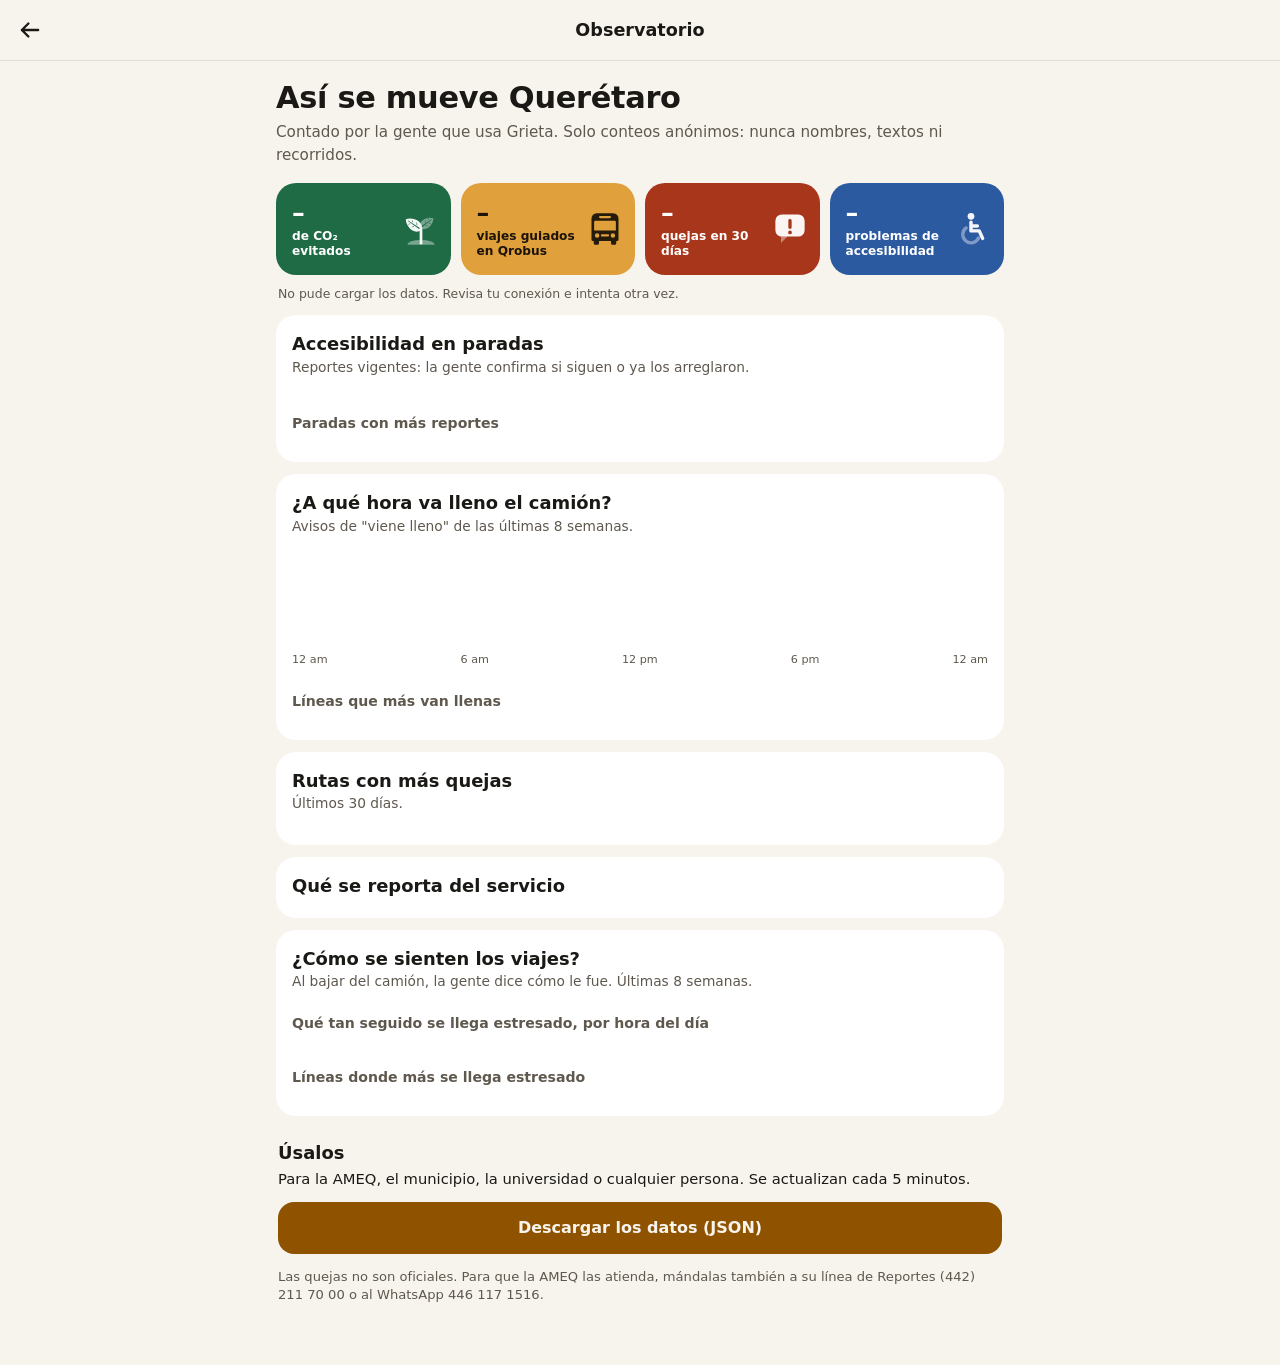
==== demo/observatorio.html @ 71992fb5 "Observatorio rediseñado sin barras pegadas al encabezado y sin raya bajo Conoce a los tlacuaches" ====
<!doctype html>
<html lang="es">
<head>
  <meta charset="utf-8">
  <meta name="viewport" content="width=device-width, initial-scale=1, viewport-fit=cover">
  <meta http-equiv="Content-Security-Policy" content="default-src 'self'; script-src 'self' 'wasm-unsafe-eval' https://cdnjs.cloudflare.com https://cdn.jsdelivr.net; style-src 'self' https://cdnjs.cloudflare.com https://fonts.googleapis.com; font-src https://fonts.gstatic.com; img-src 'self' data: blob: https://tile.openstreetmap.org; connect-src 'self' https://photon.komoot.io https://router.project-osrm.org https://routing.openstreetmap.de https://grieta-api-qro.azurewebsites.net https://api.open-meteo.com http://localhost:3000; media-src 'self'; worker-src 'self'; manifest-src 'self'; object-src 'none'; base-uri 'self'; form-action 'none'">
  <meta name="theme-color" content="#0b0a09">
  <title>Observatorio Grieta</title>
  <meta name="description" content="Datos abiertos y anónimos de cómo se mueve Querétaro, reunidos por la gente que usa Grieta.">
  <link rel="icon" href="icono-192.png">
  <link rel="preconnect" href="https://fonts.googleapis.com">
  <link rel="stylesheet" href="https://fonts.googleapis.com/css2?family=Montserrat:wght@400;500;600;700;800&display=swap">
  <link rel="stylesheet" href="observatorio.css">
</head>
<body>
  <svg width="0" height="0" class="oculto" aria-hidden="true" focusable="false"><defs><symbol id="p-hoja" viewBox="0 0 48 48" fill="currentColor" stroke="none"><path d="M6 45a18 6.5 0 0 1 36 0z" opacity=".42"/><path d="M24 43V23" fill="none" stroke="currentColor" stroke-width="3.6" stroke-linecap="round" stroke-linejoin="round"/><path d="M0 0C11.88 -3 7.75 -20 0 -25C-7.75 -20 -11.88 -3 0 0zM-0.9 -2.5L0.9 -2.5L0.35 -21.5L-0.35 -21.5zM1.9 -9.15L4.63 -11.09L4.63 -10.49L1.9 -7.85zM1.9 -15.65L4.08 -17.13L4.08 -16.53L1.9 -14.35zM-1.9 -11.15L-4.46 -12.95L-4.46 -12.35L-1.9 -9.85zM-1.9 -17.65L-3.91 -18.99L-3.91 -18.39L-1.9 -16.35z" transform="translate(24.5 25) rotate(-56)" fill-rule="evenodd"/><path d="M0 0C9.97 -2.52 6.51 -16.8 0 -21C-6.51 -16.8 -9.97 -2.52 0 0zM-0.9 -2.1L0.9 -2.1L0.35 -18.06L-0.35 -18.06zM1.9 -7.79L4.19 -9.36L4.19 -8.76L1.9 -6.49zM1.9 -13.25L3.73 -14.44L3.73 -13.84L1.9 -11.95zM-1.9 -9.47L-4.05 -10.93L-4.05 -10.33L-1.9 -8.17zM-1.9 -14.93L-3.59 -16L-3.59 -15.4L-1.9 -13.63z" transform="translate(23.5 22) rotate(54)" fill-rule="evenodd" opacity=".42"/></symbol><symbol id="p-qrobus" viewBox="0 0 48 48"><path d="M13 3h22a7 7 0 0 1 7 7v28a2 2 0 0 1-2 2H8a2 2 0 0 1-2-2V10a7 7 0 0 1 7-7ZM17.5 6.5h13a1.5 1.5 0 0 1 0 3h-13a1.5 1.5 0 0 1 0-3ZM11 13h26a1.5 1.5 0 0 1 1.5 1.5V26h-29V14.5A1.5 1.5 0 0 1 11 13ZM13.5 29.5a3 3 0 1 0 0 6 3 3 0 0 0 0-6ZM34.5 29.5a3 3 0 1 0 0 6 3 3 0 0 0 0-6ZM20 31h8a1.5 1.5 0 0 1 0 3h-8a1.5 1.5 0 0 1 0-3ZM9 40h7v3a2 2 0 0 1-2 2h-3a2 2 0 0 1-2-2v-3ZM32 40h7v3a2 2 0 0 1-2 2h-3a2 2 0 0 1-2-2v-3Z" fill-rule="evenodd"/></symbol><symbol id="p-reportar" viewBox="0 0 48 48" fill="currentColor" stroke="none"><path d="M12 33.5h9l-9 9z" opacity=".42"/><path d="M13 4.5h22a8.5 8.5 0 0 1 8.5 8.5v12.5a8.5 8.5 0 0 1 -8.5 8.5h-22a8.5 8.5 0 0 1 -8.5 -8.5v-12.5a8.5 8.5 0 0 1 8.5 -8.5zM24 10.5h0a2.2 2.2 0 0 1 2.2 2.2v9.1a2.2 2.2 0 0 1 -2.2 2.2h-0a2.2 2.2 0 0 1 -2.2 -2.2v-9.1a2.2 2.2 0 0 1 2.2 -2.2zM21.5 28.6a2.5 2.5 0 1 0 5 0a2.5 2.5 0 1 0 -5 0z" fill-rule="evenodd"/></symbol><symbol id="p-silla" viewBox="0 0 48 48" fill="currentColor" stroke="none"><path d="M15.5 7a4.5 4.5 0 1 0 9 0a4.5 4.5 0 1 0 -9 0z" fill-rule="evenodd"/><path d="M20 15v11.5h11l4.5 10M20 20h8.5" fill="none" stroke="currentColor" stroke-width="4.6" stroke-linecap="round" stroke-linejoin="round"/><path d="M13.5 22.5a11 11 0 1 0 16.5 13.5" fill="none" stroke="currentColor" stroke-width="4.4" stroke-linecap="round" stroke-linejoin="round" opacity=".42"/></symbol></defs></svg>
  <header class="encabezado">
    <a class="atras" href="./" aria-label="Volver a Grieta"><svg viewBox="0 0 24 24" aria-hidden="true"><path d="M19.5 12h-15M10.5 6l-6 6 6 6"/></svg></a>
    <span class="encabezado-titulo">Observatorio</span>
  </header>
  <main>
    <h1>Así se mueve Querétaro</h1>
    <p class="entrada">Contado por la gente que usa Grieta. Solo conteos anónimos: nunca nombres, textos ni recorridos.</p>
    <section class="cifras" aria-label="Resumen">
      <div class="cifra verde"><span><strong id="cCo2">–</strong><small>de CO₂ evitados</small></span><svg class="picto" aria-hidden="true"><use href="#p-hoja"/></svg></div>
      <div class="cifra ambar"><span><strong id="cViajes">–</strong><small>viajes guiados en Qrobus</small></span><svg class="picto" aria-hidden="true"><use href="#p-qrobus"/></svg></div>
      <div class="cifra rojo"><span><strong id="cQuejas">–</strong><small>quejas en 30 días</small></span><svg class="picto" aria-hidden="true"><use href="#p-reportar"/></svg></div>
      <div class="cifra azul"><span><strong id="cAcceso">–</strong><small>problemas de accesibilidad</small></span><svg class="picto" aria-hidden="true"><use href="#p-silla"/></svg></div>
    </section>
    <p id="estado" class="actualizado" role="status">Cargando datos...</p>
    <section class="tarjeta tono-azul" data-titulo="Accesibilidad en paradas">
      <h2>Accesibilidad en paradas</h2>
      <p class="nota">Reportes vigentes: la gente confirma si siguen o ya los arreglaron.</p>
      <ol id="accesoTipo" class="ranking"></ol>
      <h3>Paradas con más reportes</h3>
      <ol id="accesoParada" class="ranking"></ol>
    </section>
    <section class="tarjeta tono-ambar" data-titulo="A qué hora va lleno el camión">
      <h2>¿A qué hora va lleno el camión?</h2>
      <p class="nota">Avisos de "viene lleno" de las últimas 8 semanas.</p>
      <p id="llenoPico" class="pico"></p>
      <div id="llenoHora" class="horas" role="img" aria-label="Avisos de camión lleno por hora"></div>
      <div class="horas-eje" aria-hidden="true"><span>12 am</span><span>6 am</span><span>12 pm</span><span>6 pm</span><span>12 am</span></div>
      <h3>Líneas que más van llenas</h3>
      <ol id="llenoLinea" class="ranking"></ol>
    </section>
    <section class="tarjeta tono-rojo" data-titulo="Rutas con más quejas">
      <h2>Rutas con más quejas</h2>
      <p class="nota">Últimos 30 días.</p>
      <ol id="quejasRuta" class="ranking"></ol>
    </section>
    <section class="tarjeta tono-rojo" data-titulo="Qué se reporta del servicio">
      <h2>Qué se reporta del servicio</h2>
      <ol id="quejasTipo" class="ranking"></ol>
    </section>
    <section class="tarjeta tono-rojo" data-titulo="Cómo se sienten los viajes">
      <h2>¿Cómo se sienten los viajes?</h2>
      <p class="nota">Al bajar del camión, la gente dice cómo le fue. Últimas 8 semanas.</p>
      <div id="sentirBarra" class="sentir-barra" aria-hidden="true"></div>
      <p id="sentirResumen" class="sentir-resumen"></p>
      <h3>Qué tan seguido se llega estresado, por hora del día</h3>
      <ol id="sentirFranja" class="ranking"></ol>
      <h3>Líneas donde más se llega estresado</h3>
      <ol id="sentirLinea" class="ranking"></ol>
    </section>
    <section id="pendientes" class="pendientes" hidden>
      <h2>Todavía sin datos</h2>
      <ul id="listaPendientes"></ul>
    </section>
    <section class="usalos">
      <h2>Úsalos</h2>
      <p>Para la AMEQ, el municipio, la universidad o cualquier persona. Se actualizan cada 5 minutos.</p>
      <a id="enlaceJson" class="boton" href="#">Descargar los datos (JSON)</a>
      <p class="nota">Las quejas no son oficiales. Para que la AMEQ las atienda, mándalas también a su línea de Reportes (442) 211 70 00 o al WhatsApp 446 117 1516.</p>
    </section>
  </main>
  <script src="observatorio.js"></script>
</body>
</html>
---- demo/observatorio.css ----
:root { color-scheme: dark; --fondo: #0b0a09; --superficie: #171512; --tinta: #f6f2ea; --tenue: #b8afa2; --linea: #2c2822; --ambar: #e0a03c; --verde: #6fc38a; --rojo: #f0887a; --azul: #9aa7ee; }
@media (prefers-color-scheme: light) { :root:not(.oscuro) { color-scheme: light; --fondo: #f7f4ee; --superficie: #ffffff; --tinta: #1b1915; --tenue: #5f584e; --linea: #e3ddd2; --ambar: #8f5300; --verde: #1f6b3a; --rojo: #b0391b; --azul: #35447c; } }
:root.claro { color-scheme: light; --fondo: #f7f4ee; --superficie: #ffffff; --tinta: #1b1915; --tenue: #5f584e; --linea: #e3ddd2; --ambar: #8f5300; --verde: #1f6b3a; --rojo: #b0391b; --azul: #35447c; }
* { box-sizing: border-box; }
body { margin: 0; background: var(--fondo); color: var(--tinta); font-family: Montserrat, system-ui, sans-serif; line-height: 1.5; }
a { color: var(--ambar); }
.oculto { position: absolute; }
.encabezado { position: sticky; top: 0; z-index: 2; display: grid; grid-template-columns: 48px 1fr 48px; align-items: center; padding: calc(8px + env(safe-area-inset-top)) 8px 8px; background: var(--fondo); border-bottom: 1px solid var(--linea); }
.encabezado-titulo { text-align: center; font-weight: 800; font-size: 1.1rem; }
.atras { display: grid; place-items: center; width: 44px; height: 44px; border-radius: 50%; color: var(--tinta); }
.atras svg { width: 26px; height: 26px; fill: none; stroke: currentColor; stroke-width: 2.2; stroke-linecap: round; stroke-linejoin: round; }
.atras:focus-visible { outline: 3px solid var(--ambar); }
main { max-width: 760px; margin: 0 auto; padding: 20px 16px calc(48px + env(safe-area-inset-bottom)); }
h1 { margin: 0 0 6px; font-size: 1.9rem; font-weight: 800; line-height: 1.12; letter-spacing: -.01em; }
h2 { margin: 0 0 2px; font-size: 1.12rem; font-weight: 800; line-height: 1.25; }
h3 { margin: 22px 0 10px; color: var(--tenue); font-size: .88rem; font-weight: 700; }
.entrada { margin: 0 0 16px; color: var(--tenue); font-size: .95rem; }
.nota { margin: 0 0 14px; color: var(--tenue); font-size: .86rem; line-height: 1.4; }
.actualizado { margin: 10px 2px 0; color: var(--tenue); font-size: .78rem; }
.cifras { display: grid; grid-template-columns: repeat(2, minmax(0, 1fr)); gap: 10px; }
.cifra { display: flex; align-items: center; justify-content: space-between; gap: 6px; min-height: 92px; padding: 14px 12px 14px 16px; border-radius: 20px; color: #fff; }
.cifra span { min-width: 0; }
.cifra strong { display: block; font-size: 1.6rem; font-weight: 800; letter-spacing: -.02em; line-height: 1.05; }
.cifra small { display: block; margin-top: 3px; font-size: .76rem; font-weight: 700; line-height: 1.2; }
.cifra .picto { flex: none; width: 36px; height: 36px; fill: currentColor; stroke: none; opacity: .95; }
.cifra.verde { background: #1f6b46; } .cifra.rojo { background: #a8361a; } .cifra.azul { background: #2c5aa0; }
.cifra.ambar { background: #e0a03c; color: #1c1408; }
.tarjeta { --acento: var(--ambar); margin-top: 12px; padding: 18px 16px; border-radius: 20px; background: var(--superficie); }
.tarjeta[hidden] { display: none; }
.tono-azul { --acento: var(--azul); } .tono-rojo { --acento: var(--rojo); } .tono-ambar { --acento: var(--ambar); }
/* Cada fila: nombre y numero arriba, y debajo una barra delgada que no le quita ancho al texto */
.ranking { display: grid; gap: 14px; margin: 0; padding: 0; list-style: none; }
.ranking li { display: grid; grid-template-columns: minmax(0, 1fr) auto; gap: 5px 12px; align-items: baseline; font-size: .92rem; line-height: 1.3; }
.ranking strong { font-weight: 800; }
.ranking .vacio { display: block; color: var(--tenue); }
.medidor { grid-column: 1 / -1; display: block; height: 8px; border-radius: 4px; background: color-mix(in srgb, var(--acento) 18%, transparent); overflow: hidden; }
.medidor i { display: block; height: 100%; min-width: 8px; border-radius: inherit; background: var(--acento); }
.pico { margin: 0 0 10px; color: var(--acento); font-weight: 800; }
.pico:empty { display: none; }
.horas { display: grid; grid-template-columns: repeat(24, minmax(0, 1fr)); gap: 2px; height: 96px; }
.horas span { display: flex; align-items: flex-end; border-radius: 3px; background: color-mix(in srgb, var(--acento) 14%, transparent); overflow: hidden; }
.horas i { display: block; width: 100%; border-radius: 3px; background: var(--acento); }
.horas-eje { display: flex; justify-content: space-between; margin-top: 6px; color: var(--tenue); font-size: .7rem; }
.sentir-barra { display: flex; gap: 2px; height: 14px; margin-bottom: 10px; border-radius: 7px; overflow: hidden; }
.sentir-barra:empty { display: none; }
.sentir-barra i { display: block; height: 100%; }
.sentir-barra .tranquilo { background: var(--verde); } .sentir-barra .normal { background: var(--ambar); } .sentir-barra .estresado { background: var(--rojo); }
.sentir-resumen { margin: 0; font-weight: 700; font-size: .92rem; }
.pendientes { margin-top: 22px; padding: 0 2px; }
.pendientes h2 { margin-bottom: 8px; color: var(--tenue); font-size: .88rem; font-weight: 700; }
.pendientes[hidden] { display: none; }
.pendientes ul { display: flex; flex-wrap: wrap; gap: 6px; margin: 0; padding: 0; list-style: none; }
.pendientes li { padding: 5px 12px; border-radius: 999px; background: var(--superficie); color: var(--tenue); font-size: .8rem; font-weight: 600; }
.usalos { margin-top: 26px; padding: 0 2px; }
.usalos p { margin: 4px 0 12px; font-size: .92rem; }
.usalos .nota { font-size: .82rem; }
.boton { display: flex; align-items: center; justify-content: center; min-height: 52px; margin: 4px 0 14px; border-radius: 16px; background: var(--ambar); color: var(--fondo); font-weight: 800; text-decoration: none; }
.boton:focus-visible { outline: 3px solid var(--tinta); outline-offset: 2px; }
@media (min-width: 640px) { .cifras { grid-template-columns: repeat(4, minmax(0, 1fr)); } }
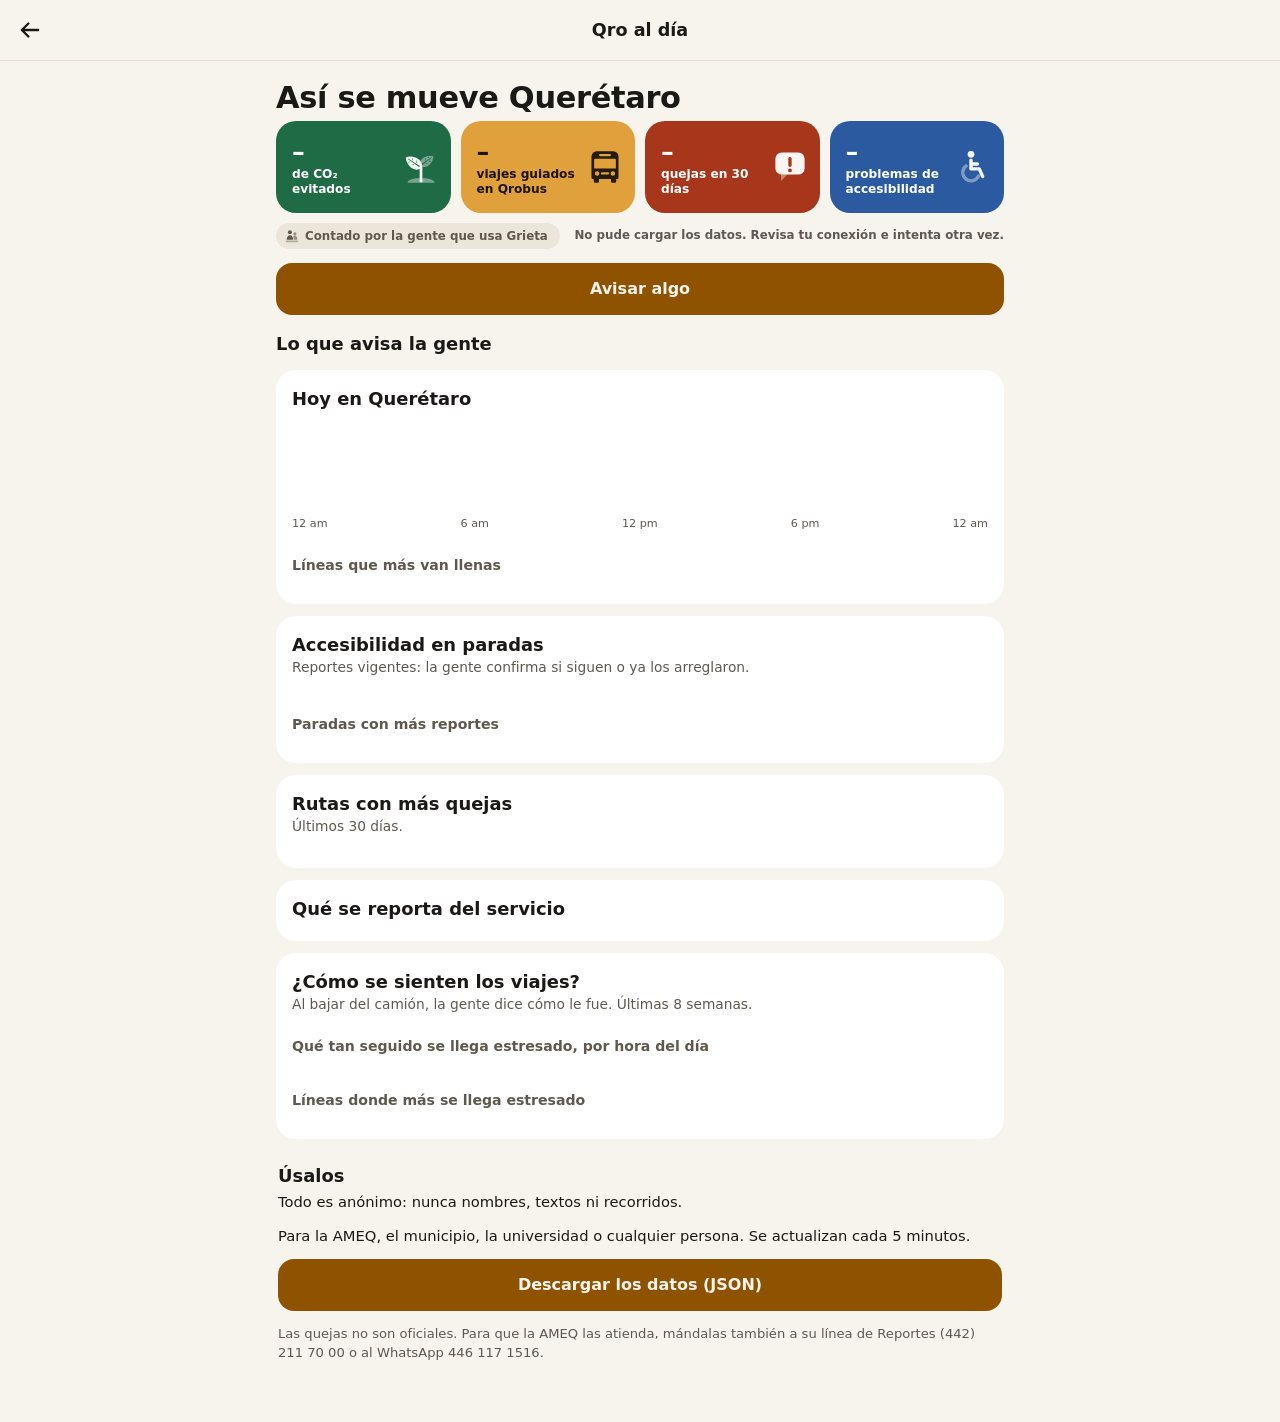
==== commit 54d64d09: "Qro al dia reemplaza al Observatorio con tus lineas y avisos de la gente" ====
--- a/demo/observatorio.html
+++ b/demo/observatorio.html
@@ -5,7 +5,7 @@
   <meta name="viewport" content="width=device-width, initial-scale=1, viewport-fit=cover">
   <meta http-equiv="Content-Security-Policy" content="default-src 'self'; script-src 'self' 'wasm-unsafe-eval' https://cdnjs.cloudflare.com https://cdn.jsdelivr.net; style-src 'self' https://cdnjs.cloudflare.com https://fonts.googleapis.com; font-src https://fonts.gstatic.com; img-src 'self' data: blob: https://tile.openstreetmap.org; connect-src 'self' https://photon.komoot.io https://router.project-osrm.org https://routing.openstreetmap.de https://grieta-api-qro.azurewebsites.net https://api.open-meteo.com http://localhost:3000; media-src 'self'; worker-src 'self'; manifest-src 'self'; object-src 'none'; base-uri 'self'; form-action 'none'">
   <meta name="theme-color" content="#0b0a09">
-  <title>Observatorio Grieta</title>
+  <title>Qro al día</title>
   <meta name="description" content="Datos abiertos y anónimos de cómo se mueve Querétaro, reunidos por la gente que usa Grieta.">
   <link rel="icon" href="icono-192.png">
   <link rel="preconnect" href="https://fonts.googleapis.com">
@@ -13,36 +13,48 @@
   <link rel="stylesheet" href="observatorio.css">
 </head>
 <body>
-  <svg width="0" height="0" class="oculto" aria-hidden="true" focusable="false"><defs><symbol id="p-hoja" viewBox="0 0 48 48" fill="currentColor" stroke="none"><path d="M6 45a18 6.5 0 0 1 36 0z" opacity=".42"/><path d="M24 43V23" fill="none" stroke="currentColor" stroke-width="3.6" stroke-linecap="round" stroke-linejoin="round"/><path d="M0 0C11.88 -3 7.75 -20 0 -25C-7.75 -20 -11.88 -3 0 0zM-0.9 -2.5L0.9 -2.5L0.35 -21.5L-0.35 -21.5zM1.9 -9.15L4.63 -11.09L4.63 -10.49L1.9 -7.85zM1.9 -15.65L4.08 -17.13L4.08 -16.53L1.9 -14.35zM-1.9 -11.15L-4.46 -12.95L-4.46 -12.35L-1.9 -9.85zM-1.9 -17.65L-3.91 -18.99L-3.91 -18.39L-1.9 -16.35z" transform="translate(24.5 25) rotate(-56)" fill-rule="evenodd"/><path d="M0 0C9.97 -2.52 6.51 -16.8 0 -21C-6.51 -16.8 -9.97 -2.52 0 0zM-0.9 -2.1L0.9 -2.1L0.35 -18.06L-0.35 -18.06zM1.9 -7.79L4.19 -9.36L4.19 -8.76L1.9 -6.49zM1.9 -13.25L3.73 -14.44L3.73 -13.84L1.9 -11.95zM-1.9 -9.47L-4.05 -10.93L-4.05 -10.33L-1.9 -8.17zM-1.9 -14.93L-3.59 -16L-3.59 -15.4L-1.9 -13.63z" transform="translate(23.5 22) rotate(54)" fill-rule="evenodd" opacity=".42"/></symbol><symbol id="p-qrobus" viewBox="0 0 48 48"><path d="M13 3h22a7 7 0 0 1 7 7v28a2 2 0 0 1-2 2H8a2 2 0 0 1-2-2V10a7 7 0 0 1 7-7ZM17.5 6.5h13a1.5 1.5 0 0 1 0 3h-13a1.5 1.5 0 0 1 0-3ZM11 13h26a1.5 1.5 0 0 1 1.5 1.5V26h-29V14.5A1.5 1.5 0 0 1 11 13ZM13.5 29.5a3 3 0 1 0 0 6 3 3 0 0 0 0-6ZM34.5 29.5a3 3 0 1 0 0 6 3 3 0 0 0 0-6ZM20 31h8a1.5 1.5 0 0 1 0 3h-8a1.5 1.5 0 0 1 0-3ZM9 40h7v3a2 2 0 0 1-2 2h-3a2 2 0 0 1-2-2v-3ZM32 40h7v3a2 2 0 0 1-2 2h-3a2 2 0 0 1-2-2v-3Z" fill-rule="evenodd"/></symbol><symbol id="p-reportar" viewBox="0 0 48 48" fill="currentColor" stroke="none"><path d="M12 33.5h9l-9 9z" opacity=".42"/><path d="M13 4.5h22a8.5 8.5 0 0 1 8.5 8.5v12.5a8.5 8.5 0 0 1 -8.5 8.5h-22a8.5 8.5 0 0 1 -8.5 -8.5v-12.5a8.5 8.5 0 0 1 8.5 -8.5zM24 10.5h0a2.2 2.2 0 0 1 2.2 2.2v9.1a2.2 2.2 0 0 1 -2.2 2.2h-0a2.2 2.2 0 0 1 -2.2 -2.2v-9.1a2.2 2.2 0 0 1 2.2 -2.2zM21.5 28.6a2.5 2.5 0 1 0 5 0a2.5 2.5 0 1 0 -5 0z" fill-rule="evenodd"/></symbol><symbol id="p-silla" viewBox="0 0 48 48" fill="currentColor" stroke="none"><path d="M15.5 7a4.5 4.5 0 1 0 9 0a4.5 4.5 0 1 0 -9 0z" fill-rule="evenodd"/><path d="M20 15v11.5h11l4.5 10M20 20h8.5" fill="none" stroke="currentColor" stroke-width="4.6" stroke-linecap="round" stroke-linejoin="round"/><path d="M13.5 22.5a11 11 0 1 0 16.5 13.5" fill="none" stroke="currentColor" stroke-width="4.4" stroke-linecap="round" stroke-linejoin="round" opacity=".42"/></symbol></defs></svg>
+  <svg width="0" height="0" class="oculto" aria-hidden="true" focusable="false"><defs><symbol id="p-hoja" viewBox="0 0 48 48" fill="currentColor" stroke="none"><path d="M6 45a18 6.5 0 0 1 36 0z" opacity=".42"/><path d="M24 43V23" fill="none" stroke="currentColor" stroke-width="3.6" stroke-linecap="round" stroke-linejoin="round"/><path d="M0 0C11.88 -3 7.75 -20 0 -25C-7.75 -20 -11.88 -3 0 0zM-0.9 -2.5L0.9 -2.5L0.35 -21.5L-0.35 -21.5zM1.9 -9.15L4.63 -11.09L4.63 -10.49L1.9 -7.85zM1.9 -15.65L4.08 -17.13L4.08 -16.53L1.9 -14.35zM-1.9 -11.15L-4.46 -12.95L-4.46 -12.35L-1.9 -9.85zM-1.9 -17.65L-3.91 -18.99L-3.91 -18.39L-1.9 -16.35z" transform="translate(24.5 25) rotate(-56)" fill-rule="evenodd"/><path d="M0 0C9.97 -2.52 6.51 -16.8 0 -21C-6.51 -16.8 -9.97 -2.52 0 0zM-0.9 -2.1L0.9 -2.1L0.35 -18.06L-0.35 -18.06zM1.9 -7.79L4.19 -9.36L4.19 -8.76L1.9 -6.49zM1.9 -13.25L3.73 -14.44L3.73 -13.84L1.9 -11.95zM-1.9 -9.47L-4.05 -10.93L-4.05 -10.33L-1.9 -8.17zM-1.9 -14.93L-3.59 -16L-3.59 -15.4L-1.9 -13.63z" transform="translate(23.5 22) rotate(54)" fill-rule="evenodd" opacity=".42"/></symbol><symbol id="p-qrobus" viewBox="0 0 48 48"><path d="M13 3h22a7 7 0 0 1 7 7v28a2 2 0 0 1-2 2H8a2 2 0 0 1-2-2V10a7 7 0 0 1 7-7ZM17.5 6.5h13a1.5 1.5 0 0 1 0 3h-13a1.5 1.5 0 0 1 0-3ZM11 13h26a1.5 1.5 0 0 1 1.5 1.5V26h-29V14.5A1.5 1.5 0 0 1 11 13ZM13.5 29.5a3 3 0 1 0 0 6 3 3 0 0 0 0-6ZM34.5 29.5a3 3 0 1 0 0 6 3 3 0 0 0 0-6ZM20 31h8a1.5 1.5 0 0 1 0 3h-8a1.5 1.5 0 0 1 0-3ZM9 40h7v3a2 2 0 0 1-2 2h-3a2 2 0 0 1-2-2v-3ZM32 40h7v3a2 2 0 0 1-2 2h-3a2 2 0 0 1-2-2v-3Z" fill-rule="evenodd"/></symbol><symbol id="p-reportar" viewBox="0 0 48 48" fill="currentColor" stroke="none"><path d="M12 33.5h9l-9 9z" opacity=".42"/><path d="M13 4.5h22a8.5 8.5 0 0 1 8.5 8.5v12.5a8.5 8.5 0 0 1 -8.5 8.5h-22a8.5 8.5 0 0 1 -8.5 -8.5v-12.5a8.5 8.5 0 0 1 8.5 -8.5zM24 10.5h0a2.2 2.2 0 0 1 2.2 2.2v9.1a2.2 2.2 0 0 1 -2.2 2.2h-0a2.2 2.2 0 0 1 -2.2 -2.2v-9.1a2.2 2.2 0 0 1 2.2 -2.2zM21.5 28.6a2.5 2.5 0 1 0 5 0a2.5 2.5 0 1 0 -5 0z" fill-rule="evenodd"/></symbol><symbol id="p-silla" viewBox="0 0 48 48" fill="currentColor" stroke="none"><path d="M15.5 7a4.5 4.5 0 1 0 9 0a4.5 4.5 0 1 0 -9 0z" fill-rule="evenodd"/><path d="M20 15v11.5h11l4.5 10M20 20h8.5" fill="none" stroke="currentColor" stroke-width="4.6" stroke-linecap="round" stroke-linejoin="round"/><path d="M13.5 22.5a11 11 0 1 0 16.5 13.5" fill="none" stroke="currentColor" stroke-width="4.4" stroke-linecap="round" stroke-linejoin="round" opacity=".42"/></symbol><symbol id="p-lleno" viewBox="0 0 48 48" fill="currentColor" stroke="none"><g><path d="M16 3h16a8 8 0 0 1 8 8v18a8 8 0 0 1 -8 8h-16a8 8 0 0 1 -8 -8v-18a8 8 0 0 1 8 -8zM16.2 9.5h15.6a3.2 3.2 0 0 1 3.2 3.2v6.1a3.2 3.2 0 0 1 -3.2 3.2h-15.6a3.2 3.2 0 0 1 -3.2 -3.2v-6.1a3.2 3.2 0 0 1 3.2 -3.2zM13.2 30a2.6 2.6 0 1 0 5.2 0a2.6 2.6 0 1 0 -5.2 0zM29.6 30a2.6 2.6 0 1 0 5.2 0a2.6 2.6 0 1 0 -5.2 0zM19.5 5.4h9a1 1 0 0 1 1 1v0a1 1 0 0 1 -1 1h-9a1 1 0 0 1 -1 -1v0a1 1 0 0 1 1 -1z" fill-rule="evenodd"/><path d="M16.2 9.5h15.6a3.2 3.2 0 0 1 3.2 3.2v6.1a3.2 3.2 0 0 1 -3.2 3.2h-15.6a3.2 3.2 0 0 1 -3.2 -3.2v-6.1a3.2 3.2 0 0 1 3.2 -3.2z" opacity=".42"/><path d="M13.4 35h2.7a2.4 2.4 0 0 1 2.4 2.4v4.2a2.4 2.4 0 0 1 -2.4 2.4h-2.7a2.4 2.4 0 0 1 -2.4 -2.4v-4.2a2.4 2.4 0 0 1 2.4 -2.4zM31.9 35h2.7a2.4 2.4 0 0 1 2.4 2.4v4.2a2.4 2.4 0 0 1 -2.4 2.4h-2.7a2.4 2.4 0 0 1 -2.4 -2.4v-4.2a2.4 2.4 0 0 1 2.4 -2.4z"/><path d="M5.1 11h0a1.6 1.6 0 0 1 1.6 1.6v5.8a1.6 1.6 0 0 1 -1.6 1.6h-0a1.6 1.6 0 0 1 -1.6 -1.6v-5.8a1.6 1.6 0 0 1 1.6 -1.6zM42.9 11h0a1.6 1.6 0 0 1 1.6 1.6v5.8a1.6 1.6 0 0 1 -1.6 1.6h-0a1.6 1.6 0 0 1 -1.6 -1.6v-5.8a1.6 1.6 0 0 1 1.6 -1.6z" opacity=".42"/></g><path d="M15.2 14.6a2.8 2.8 0 1 0 5.6 0a2.8 2.8 0 1 0 -5.6 0zM21.2 13.8a2.8 2.8 0 1 0 5.6 0a2.8 2.8 0 1 0 -5.6 0zM27.2 14.6a2.8 2.8 0 1 0 5.6 0a2.8 2.8 0 1 0 -5.6 0zM13 22a5 4 0 0 1 10 0zM19 22a5 4.6 0 0 1 10 0zM25 22a5 4 0 0 1 10 0z" fill-rule="evenodd"/></symbol><symbol id="p-senal" viewBox="0 0 48 48" fill="currentColor" stroke="none"><path d="M14.5 3.5h19a6.5 6.5 0 0 1 6.5 6.5v12a6.5 6.5 0 0 1 -6.5 6.5h-19a6.5 6.5 0 0 1 -6.5 -6.5v-12a6.5 6.5 0 0 1 6.5 -6.5z" opacity=".42"/><path d="M19.5 11.5a4.6 4.6 0 1 1 6.7 4.1c-1.3.7-2.2 1.6-2.2 3" fill="none" stroke="currentColor" stroke-width="3.2" stroke-linecap="round" stroke-linejoin="round"/><path d="M22 23a2 2 0 1 0 4 0a2 2 0 1 0 -4 0z" fill-rule="evenodd"/><path d="M23.5 28h1a1.5 1.5 0 0 1 1.5 1.5v11a1.5 1.5 0 0 1 -1.5 1.5h-1a1.5 1.5 0 0 1 -1.5 -1.5v-11a1.5 1.5 0 0 1 1.5 -1.5zM16.75 40.5h14.5a1.75 1.75 0 0 1 1.75 1.75v0a1.75 1.75 0 0 1 -1.75 1.75h-14.5a1.75 1.75 0 0 1 -1.75 -1.75v-0a1.75 1.75 0 0 1 1.75 -1.75z" fill-rule="evenodd"/></symbol><symbol id="p-escudo" viewBox="0 0 48 48" fill="currentColor" stroke="none"><path opacity=".4" d="M24 4l16 6v12c0 10.5-6.8 18.6-16 22-9.2-3.4-16-11.5-16-22V10z"/><path d="M16.5 24.5l5.5 5.5 10-11" fill="none" stroke="currentColor" stroke-width="4.6" stroke-linecap="round" stroke-linejoin="round"/></symbol><symbol id="p-gente" viewBox="0 0 48 48" fill="currentColor" stroke="none"><rect x="3" y="39" width="42" height="6.5" rx="2.5" opacity=".42"/><circle cx="17" cy="11" r="7"/><path d="M6 36.5c0-9 4.3-15 11-15s11 6 11 15z"/><circle cx="34" cy="17" r="5.5" opacity=".62"/><path d="M30.5 36.5c0-4.3-.9-7.6-2.7-10.3a7.5 7.5 0 0 1 6.2-2.7c5.5 0 8 4.7 8 13z" opacity=".62"/></symbol></defs></svg>
   <header class="encabezado">
     <a class="atras" href="./" aria-label="Volver a Grieta"><svg viewBox="0 0 24 24" aria-hidden="true"><path d="M19.5 12h-15M10.5 6l-6 6 6 6"/></svg></a>
-    <span class="encabezado-titulo">Observatorio</span>
+    <span class="encabezado-titulo">Qro al día</span>
   </header>
   <main>
     <h1>Así se mueve Querétaro</h1>
-    <p class="entrada">Contado por la gente que usa Grieta. Solo conteos anónimos: nunca nombres, textos ni recorridos.</p>
     <section class="cifras" aria-label="Resumen">
       <div class="cifra verde"><span><strong id="cCo2">–</strong><small>de CO₂ evitados</small></span><svg class="picto" aria-hidden="true"><use href="#p-hoja"/></svg></div>
       <div class="cifra ambar"><span><strong id="cViajes">–</strong><small>viajes guiados en Qrobus</small></span><svg class="picto" aria-hidden="true"><use href="#p-qrobus"/></svg></div>
       <div class="cifra rojo"><span><strong id="cQuejas">–</strong><small>quejas en 30 días</small></span><svg class="picto" aria-hidden="true"><use href="#p-reportar"/></svg></div>
       <div class="cifra azul"><span><strong id="cAcceso">–</strong><small>problemas de accesibilidad</small></span><svg class="picto" aria-hidden="true"><use href="#p-silla"/></svg></div>
     </section>
-    <p id="estado" class="actualizado" role="status">Cargando datos...</p>
+    <div class="procedencia">
+      <span class="ficha-gente"><svg aria-hidden="true"><use href="#p-gente"/></svg>Contado por la gente que usa Grieta</span>
+      <p id="estado" class="actualizado" role="status">Cargando...</p>
+    </div>
+    <section id="tusLineas" class="tarjeta" aria-labelledby="tituloLineas" hidden>
+      <h2 id="tituloLineas">Tus líneas a esta hora</h2>
+      <ul id="listaLineas" class="lineas"></ul>
+      <p class="nota pie-lineas">Salen de tus viajes recientes y se quedan en tu teléfono.</p>
+    </section>
+    <a class="boton avisar" href="./?accion=reportar">Avisar algo</a>
+    <section id="bloqueAvisos" class="bloque-avisos" aria-labelledby="tituloAvisos">
+      <h2 id="tituloAvisos">Lo que avisa la gente</h2>
+      <ul id="listaAvisos" class="avisos"></ul>
+    </section>
+    <section class="tarjeta tono-ambar hoy" data-titulo="Hoy en Querétaro">
+      <h2>Hoy en Querétaro</h2>
+      <p id="llenoPico" class="pico"></p>
+      <div id="llenoHora" class="horas" role="img" aria-label="Avisos de camión lleno por hora"></div>
+      <div class="horas-eje" aria-hidden="true"><span>12 am</span><span>6 am</span><span>12 pm</span><span>6 pm</span><span>12 am</span></div>
+      <p id="llenoNota" class="nota nota-horas"></p>
+      <h3>Líneas que más van llenas</h3>
+      <ol id="llenoLinea" class="ranking"></ol>
+    </section>
     <section class="tarjeta tono-azul" data-titulo="Accesibilidad en paradas">
       <h2>Accesibilidad en paradas</h2>
       <p class="nota">Reportes vigentes: la gente confirma si siguen o ya los arreglaron.</p>
       <ol id="accesoTipo" class="ranking"></ol>
       <h3>Paradas con más reportes</h3>
       <ol id="accesoParada" class="ranking"></ol>
-    </section>
-    <section class="tarjeta tono-ambar" data-titulo="A qué hora va lleno el camión">
-      <h2>¿A qué hora va lleno el camión?</h2>
-      <p class="nota">Avisos de "viene lleno" de las últimas 8 semanas.</p>
-      <p id="llenoPico" class="pico"></p>
-      <div id="llenoHora" class="horas" role="img" aria-label="Avisos de camión lleno por hora"></div>
-      <div class="horas-eje" aria-hidden="true"><span>12 am</span><span>6 am</span><span>12 pm</span><span>6 pm</span><span>12 am</span></div>
-      <h3>Líneas que más van llenas</h3>
-      <ol id="llenoLinea" class="ranking"></ol>
     </section>
     <section class="tarjeta tono-rojo" data-titulo="Rutas con más quejas">
       <h2>Rutas con más quejas</h2>
@@ -69,6 +81,7 @@
     </section>
     <section class="usalos">
       <h2>Úsalos</h2>
+      <p>Todo es anónimo: nunca nombres, textos ni recorridos.</p>
       <p>Para la AMEQ, el municipio, la universidad o cualquier persona. Se actualizan cada 5 minutos.</p>
       <a id="enlaceJson" class="boton" href="#">Descargar los datos (JSON)</a>
       <p class="nota">Las quejas no son oficiales. Para que la AMEQ las atienda, mándalas también a su línea de Reportes (442) 211 70 00 o al WhatsApp 446 117 1516.</p>
--- a/demo/observatorio.css
+++ b/demo/observatorio.css
@@ -1,6 +1,6 @@
-:root { color-scheme: dark; --fondo: #0b0a09; --superficie: #171512; --tinta: #f6f2ea; --tenue: #b8afa2; --linea: #2c2822; --ambar: #e0a03c; --verde: #6fc38a; --rojo: #f0887a; --azul: #9aa7ee; }
-@media (prefers-color-scheme: light) { :root:not(.oscuro) { color-scheme: light; --fondo: #f7f4ee; --superficie: #ffffff; --tinta: #1b1915; --tenue: #5f584e; --linea: #e3ddd2; --ambar: #8f5300; --verde: #1f6b3a; --rojo: #b0391b; --azul: #35447c; } }
-:root.claro { color-scheme: light; --fondo: #f7f4ee; --superficie: #ffffff; --tinta: #1b1915; --tenue: #5f584e; --linea: #e3ddd2; --ambar: #8f5300; --verde: #1f6b3a; --rojo: #b0391b; --azul: #35447c; }
+:root { color-scheme: dark; --fondo: #0b0a09; --superficie: #171512; --tinta: #f6f2ea; --tenue: #b8afa2; --linea: #2c2822; --ambar: #e0a03c; --verde: #6fc38a; --rojo: #f0887a; --azul: #9aa7ee; --relleno: #25221d; }
+@media (prefers-color-scheme: light) { :root:not(.oscuro) { color-scheme: light; --fondo: #f7f4ee; --superficie: #ffffff; --tinta: #1b1915; --tenue: #5f584e; --linea: #e3ddd2; --ambar: #8f5300; --verde: #1f6b3a; --rojo: #b0391b; --azul: #35447c; --relleno: #ece6da; } }
+:root.claro { color-scheme: light; --fondo: #f7f4ee; --superficie: #ffffff; --tinta: #1b1915; --tenue: #5f584e; --linea: #e3ddd2; --ambar: #8f5300; --verde: #1f6b3a; --rojo: #b0391b; --azul: #35447c; --relleno: #ece6da; }
 * { box-sizing: border-box; }
 body { margin: 0; background: var(--fondo); color: var(--tinta); font-family: Montserrat, system-ui, sans-serif; line-height: 1.5; }
 a { color: var(--ambar); }
@@ -14,9 +14,8 @@
 h1 { margin: 0 0 6px; font-size: 1.9rem; font-weight: 800; line-height: 1.12; letter-spacing: -.01em; }
 h2 { margin: 0 0 2px; font-size: 1.12rem; font-weight: 800; line-height: 1.25; }
 h3 { margin: 22px 0 10px; color: var(--tenue); font-size: .88rem; font-weight: 700; }
-.entrada { margin: 0 0 16px; color: var(--tenue); font-size: .95rem; }
 .nota { margin: 0 0 14px; color: var(--tenue); font-size: .86rem; line-height: 1.4; }
-.actualizado { margin: 10px 2px 0; color: var(--tenue); font-size: .78rem; }
+.actualizado { margin: 0; color: var(--tenue); font-size: .74rem; font-weight: 600; }
 .cifras { display: grid; grid-template-columns: repeat(2, minmax(0, 1fr)); gap: 10px; }
 .cifra { display: flex; align-items: center; justify-content: space-between; gap: 6px; min-height: 92px; padding: 14px 12px 14px 16px; border-radius: 20px; color: #fff; }
 .cifra span { min-width: 0; }
@@ -57,3 +56,43 @@
 .boton { display: flex; align-items: center; justify-content: center; min-height: 52px; margin: 4px 0 14px; border-radius: 16px; background: var(--ambar); color: var(--fondo); font-weight: 800; text-decoration: none; }
 .boton:focus-visible { outline: 3px solid var(--tinta); outline-offset: 2px; }
 @media (min-width: 640px) { .cifras { grid-template-columns: repeat(4, minmax(0, 1fr)); } }
+.procedencia { display: flex; flex-wrap: wrap; align-items: center; justify-content: space-between; gap: 6px 8px; margin: 10px 0 14px; }
+.procedencia + .tarjeta { margin-top: 0; }
+.ficha-gente { display: inline-flex; align-items: center; gap: 6px; padding: 6px 12px 6px 9px; border-radius: 999px; background: var(--relleno); color: var(--tenue); font-size: .74rem; font-weight: 600; line-height: 1.2; }
+.ficha-gente svg { flex: none; width: 14px; height: 14px; fill: currentColor; }
+.lineas, .avisos { margin: 0; padding: 0; list-style: none; }
+.lineas { margin-top: 6px; }
+.lineas li { display: flex; align-items: center; gap: 12px; padding: 11px 0; border-bottom: 1px solid var(--linea); }
+.lineas li:last-child { border-bottom: 0; }
+.caja-linea { flex: none; display: grid; place-items: center; min-width: 56px; min-height: 44px; padding: 0 8px; border-radius: 12px; background: #424d88; color: #fff; font-size: 1.02rem; font-weight: 800; }
+.tx { flex: 1; min-width: 0; }
+.tx strong { display: block; font-size: .96rem; font-weight: 700; line-height: 1.25; }
+.tx small { display: block; margin-top: 2px; color: var(--tenue); font-size: .8rem; line-height: 1.3; }
+.punto { flex: none; width: 13px; height: 13px; border-radius: 50%; }
+.punto.verde { background: var(--verde); } .punto.ambar { background: var(--ambar); } .punto.rojo { background: var(--rojo); }
+.pie-lineas { margin: 4px 0 0; }
+.avisar { margin: 12px 0 18px; }
+.bloque-avisos[hidden] { display: none; }
+.bloque-avisos h2 { margin-bottom: 10px; }
+.aviso { margin-bottom: 10px; padding: 14px; border-radius: 20px; background: var(--superficie); }
+.aviso-fila { display: flex; align-items: center; gap: 12px; }
+.aviso time { flex: none; align-self: flex-start; color: var(--tenue); font-size: .74rem; font-weight: 600; }
+.ic { flex: none; display: grid; place-items: center; width: 42px; height: 42px; border-radius: 13px 13px 13px 3px; color: #fff; }
+.ic .picto { width: 26px; height: 26px; fill: currentColor; stroke: none; }
+.ic.ambar { background: #e0a03c; color: #1c1408; } .ic.azul { background: #2c5aa0; } .ic.blanco { background: #fff; color: #1f6b46; }
+.votos { display: grid; grid-template-columns: 1fr 1fr; gap: 8px; margin-top: 12px; }
+.votos.uno { grid-template-columns: 1fr; }
+.votos button { display: flex; align-items: center; justify-content: center; gap: 8px; min-height: 44px; padding: 6px; border: 0; border-radius: 13px; background: var(--relleno); color: var(--tinta); font: inherit; font-size: .83rem; font-weight: 700; cursor: pointer; }
+.votos button:focus-visible { outline: 3px solid var(--ambar); outline-offset: 2px; }
+.votos button:disabled { cursor: default; opacity: .62; }
+.votos button.elegido { opacity: 1; box-shadow: inset 0 0 0 2px var(--ambar); }
+.votos b { color: var(--ambar); }
+.voto-error { margin: 8px 0 0; color: var(--rojo); font-size: .8rem; font-weight: 600; }
+.logro { background: #1f6b46; color: #fff; }
+.logro .tx small { color: #fff; }
+.sin-avisos { padding: 14px; border-radius: 20px; background: var(--superficie); color: var(--tenue); font-size: .9rem; }
+.bloque-avisos + .tarjeta { margin-top: 14px; }
+.hoy h2 { margin-bottom: 4px; }
+.horas .ahora { background: color-mix(in srgb, var(--tinta) 26%, transparent); }
+.horas .ahora i { background: var(--tinta); }
+.nota-horas { margin: 10px 0 0; }
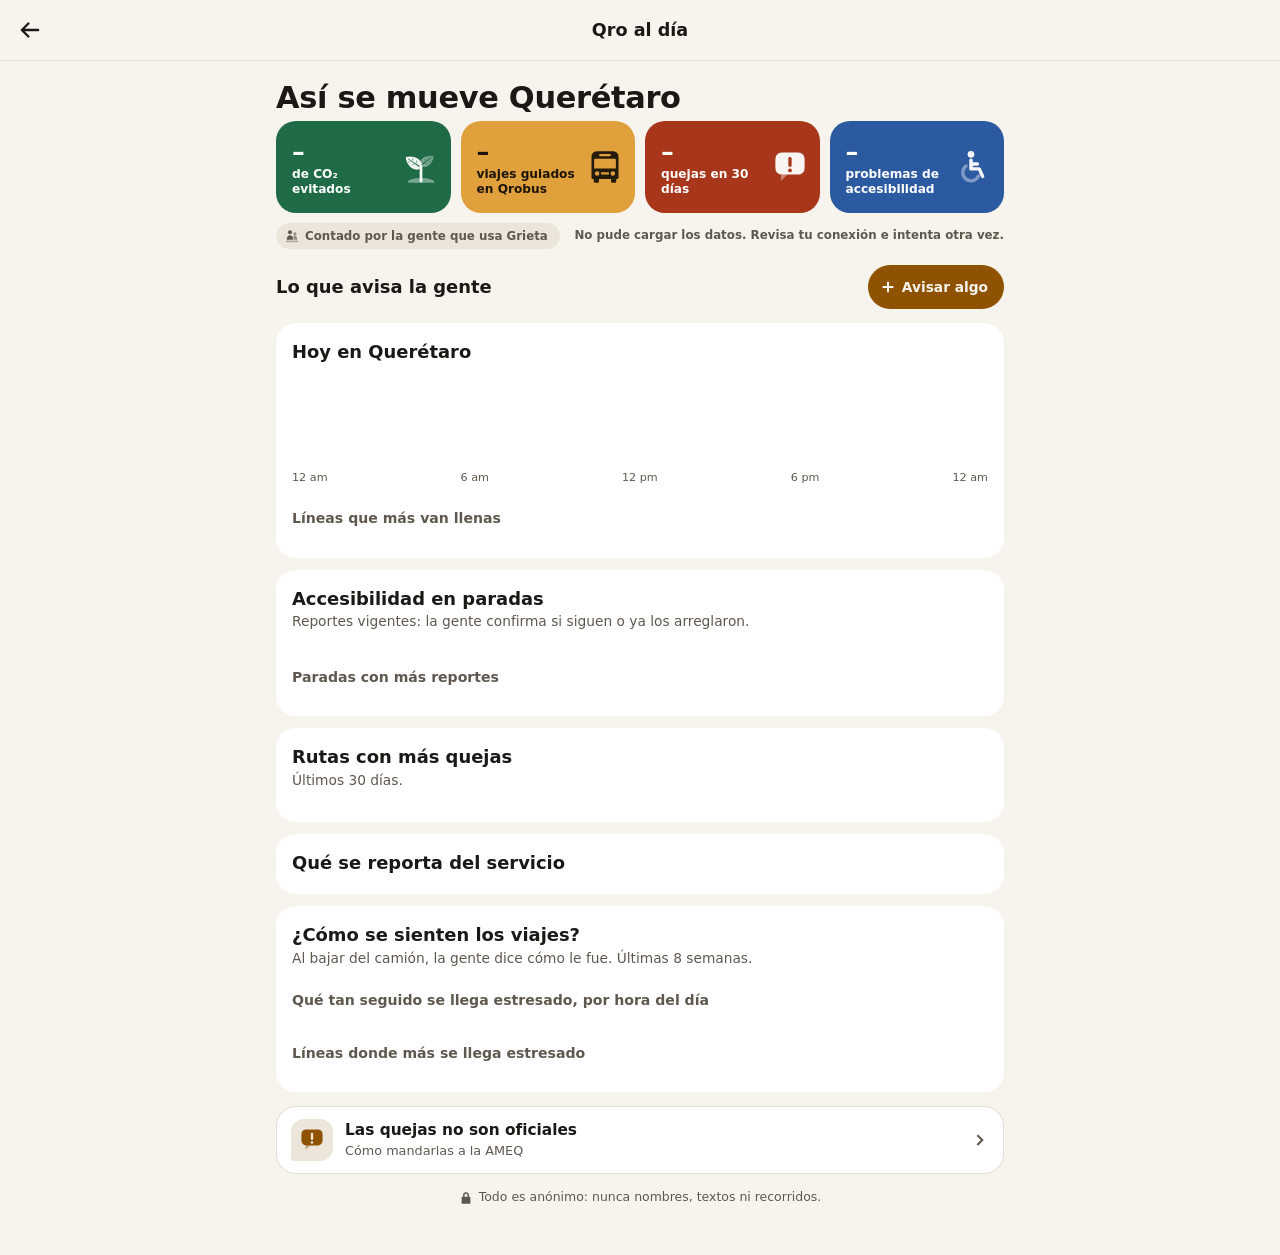
==== commit 1e1b2a98: "Tu cuenta y Ayuda redisenadas, Qro al dia mejorado y traducciones completas" ====
--- a/demo/observatorio.html
+++ b/demo/observatorio.html
@@ -13,10 +13,10 @@
   <link rel="stylesheet" href="observatorio.css">
 </head>
 <body>
-  <svg width="0" height="0" class="oculto" aria-hidden="true" focusable="false"><defs><symbol id="p-hoja" viewBox="0 0 48 48" fill="currentColor" stroke="none"><path d="M6 45a18 6.5 0 0 1 36 0z" opacity=".42"/><path d="M24 43V23" fill="none" stroke="currentColor" stroke-width="3.6" stroke-linecap="round" stroke-linejoin="round"/><path d="M0 0C11.88 -3 7.75 -20 0 -25C-7.75 -20 -11.88 -3 0 0zM-0.9 -2.5L0.9 -2.5L0.35 -21.5L-0.35 -21.5zM1.9 -9.15L4.63 -11.09L4.63 -10.49L1.9 -7.85zM1.9 -15.65L4.08 -17.13L4.08 -16.53L1.9 -14.35zM-1.9 -11.15L-4.46 -12.95L-4.46 -12.35L-1.9 -9.85zM-1.9 -17.65L-3.91 -18.99L-3.91 -18.39L-1.9 -16.35z" transform="translate(24.5 25) rotate(-56)" fill-rule="evenodd"/><path d="M0 0C9.97 -2.52 6.51 -16.8 0 -21C-6.51 -16.8 -9.97 -2.52 0 0zM-0.9 -2.1L0.9 -2.1L0.35 -18.06L-0.35 -18.06zM1.9 -7.79L4.19 -9.36L4.19 -8.76L1.9 -6.49zM1.9 -13.25L3.73 -14.44L3.73 -13.84L1.9 -11.95zM-1.9 -9.47L-4.05 -10.93L-4.05 -10.33L-1.9 -8.17zM-1.9 -14.93L-3.59 -16L-3.59 -15.4L-1.9 -13.63z" transform="translate(23.5 22) rotate(54)" fill-rule="evenodd" opacity=".42"/></symbol><symbol id="p-qrobus" viewBox="0 0 48 48"><path d="M13 3h22a7 7 0 0 1 7 7v28a2 2 0 0 1-2 2H8a2 2 0 0 1-2-2V10a7 7 0 0 1 7-7ZM17.5 6.5h13a1.5 1.5 0 0 1 0 3h-13a1.5 1.5 0 0 1 0-3ZM11 13h26a1.5 1.5 0 0 1 1.5 1.5V26h-29V14.5A1.5 1.5 0 0 1 11 13ZM13.5 29.5a3 3 0 1 0 0 6 3 3 0 0 0 0-6ZM34.5 29.5a3 3 0 1 0 0 6 3 3 0 0 0 0-6ZM20 31h8a1.5 1.5 0 0 1 0 3h-8a1.5 1.5 0 0 1 0-3ZM9 40h7v3a2 2 0 0 1-2 2h-3a2 2 0 0 1-2-2v-3ZM32 40h7v3a2 2 0 0 1-2 2h-3a2 2 0 0 1-2-2v-3Z" fill-rule="evenodd"/></symbol><symbol id="p-reportar" viewBox="0 0 48 48" fill="currentColor" stroke="none"><path d="M12 33.5h9l-9 9z" opacity=".42"/><path d="M13 4.5h22a8.5 8.5 0 0 1 8.5 8.5v12.5a8.5 8.5 0 0 1 -8.5 8.5h-22a8.5 8.5 0 0 1 -8.5 -8.5v-12.5a8.5 8.5 0 0 1 8.5 -8.5zM24 10.5h0a2.2 2.2 0 0 1 2.2 2.2v9.1a2.2 2.2 0 0 1 -2.2 2.2h-0a2.2 2.2 0 0 1 -2.2 -2.2v-9.1a2.2 2.2 0 0 1 2.2 -2.2zM21.5 28.6a2.5 2.5 0 1 0 5 0a2.5 2.5 0 1 0 -5 0z" fill-rule="evenodd"/></symbol><symbol id="p-silla" viewBox="0 0 48 48" fill="currentColor" stroke="none"><path d="M15.5 7a4.5 4.5 0 1 0 9 0a4.5 4.5 0 1 0 -9 0z" fill-rule="evenodd"/><path d="M20 15v11.5h11l4.5 10M20 20h8.5" fill="none" stroke="currentColor" stroke-width="4.6" stroke-linecap="round" stroke-linejoin="round"/><path d="M13.5 22.5a11 11 0 1 0 16.5 13.5" fill="none" stroke="currentColor" stroke-width="4.4" stroke-linecap="round" stroke-linejoin="round" opacity=".42"/></symbol><symbol id="p-lleno" viewBox="0 0 48 48" fill="currentColor" stroke="none"><g><path d="M16 3h16a8 8 0 0 1 8 8v18a8 8 0 0 1 -8 8h-16a8 8 0 0 1 -8 -8v-18a8 8 0 0 1 8 -8zM16.2 9.5h15.6a3.2 3.2 0 0 1 3.2 3.2v6.1a3.2 3.2 0 0 1 -3.2 3.2h-15.6a3.2 3.2 0 0 1 -3.2 -3.2v-6.1a3.2 3.2 0 0 1 3.2 -3.2zM13.2 30a2.6 2.6 0 1 0 5.2 0a2.6 2.6 0 1 0 -5.2 0zM29.6 30a2.6 2.6 0 1 0 5.2 0a2.6 2.6 0 1 0 -5.2 0zM19.5 5.4h9a1 1 0 0 1 1 1v0a1 1 0 0 1 -1 1h-9a1 1 0 0 1 -1 -1v0a1 1 0 0 1 1 -1z" fill-rule="evenodd"/><path d="M16.2 9.5h15.6a3.2 3.2 0 0 1 3.2 3.2v6.1a3.2 3.2 0 0 1 -3.2 3.2h-15.6a3.2 3.2 0 0 1 -3.2 -3.2v-6.1a3.2 3.2 0 0 1 3.2 -3.2z" opacity=".42"/><path d="M13.4 35h2.7a2.4 2.4 0 0 1 2.4 2.4v4.2a2.4 2.4 0 0 1 -2.4 2.4h-2.7a2.4 2.4 0 0 1 -2.4 -2.4v-4.2a2.4 2.4 0 0 1 2.4 -2.4zM31.9 35h2.7a2.4 2.4 0 0 1 2.4 2.4v4.2a2.4 2.4 0 0 1 -2.4 2.4h-2.7a2.4 2.4 0 0 1 -2.4 -2.4v-4.2a2.4 2.4 0 0 1 2.4 -2.4z"/><path d="M5.1 11h0a1.6 1.6 0 0 1 1.6 1.6v5.8a1.6 1.6 0 0 1 -1.6 1.6h-0a1.6 1.6 0 0 1 -1.6 -1.6v-5.8a1.6 1.6 0 0 1 1.6 -1.6zM42.9 11h0a1.6 1.6 0 0 1 1.6 1.6v5.8a1.6 1.6 0 0 1 -1.6 1.6h-0a1.6 1.6 0 0 1 -1.6 -1.6v-5.8a1.6 1.6 0 0 1 1.6 -1.6z" opacity=".42"/></g><path d="M15.2 14.6a2.8 2.8 0 1 0 5.6 0a2.8 2.8 0 1 0 -5.6 0zM21.2 13.8a2.8 2.8 0 1 0 5.6 0a2.8 2.8 0 1 0 -5.6 0zM27.2 14.6a2.8 2.8 0 1 0 5.6 0a2.8 2.8 0 1 0 -5.6 0zM13 22a5 4 0 0 1 10 0zM19 22a5 4.6 0 0 1 10 0zM25 22a5 4 0 0 1 10 0z" fill-rule="evenodd"/></symbol><symbol id="p-senal" viewBox="0 0 48 48" fill="currentColor" stroke="none"><path d="M14.5 3.5h19a6.5 6.5 0 0 1 6.5 6.5v12a6.5 6.5 0 0 1 -6.5 6.5h-19a6.5 6.5 0 0 1 -6.5 -6.5v-12a6.5 6.5 0 0 1 6.5 -6.5z" opacity=".42"/><path d="M19.5 11.5a4.6 4.6 0 1 1 6.7 4.1c-1.3.7-2.2 1.6-2.2 3" fill="none" stroke="currentColor" stroke-width="3.2" stroke-linecap="round" stroke-linejoin="round"/><path d="M22 23a2 2 0 1 0 4 0a2 2 0 1 0 -4 0z" fill-rule="evenodd"/><path d="M23.5 28h1a1.5 1.5 0 0 1 1.5 1.5v11a1.5 1.5 0 0 1 -1.5 1.5h-1a1.5 1.5 0 0 1 -1.5 -1.5v-11a1.5 1.5 0 0 1 1.5 -1.5zM16.75 40.5h14.5a1.75 1.75 0 0 1 1.75 1.75v0a1.75 1.75 0 0 1 -1.75 1.75h-14.5a1.75 1.75 0 0 1 -1.75 -1.75v-0a1.75 1.75 0 0 1 1.75 -1.75z" fill-rule="evenodd"/></symbol><symbol id="p-escudo" viewBox="0 0 48 48" fill="currentColor" stroke="none"><path opacity=".4" d="M24 4l16 6v12c0 10.5-6.8 18.6-16 22-9.2-3.4-16-11.5-16-22V10z"/><path d="M16.5 24.5l5.5 5.5 10-11" fill="none" stroke="currentColor" stroke-width="4.6" stroke-linecap="round" stroke-linejoin="round"/></symbol><symbol id="p-gente" viewBox="0 0 48 48" fill="currentColor" stroke="none"><rect x="3" y="39" width="42" height="6.5" rx="2.5" opacity=".42"/><circle cx="17" cy="11" r="7"/><path d="M6 36.5c0-9 4.3-15 11-15s11 6 11 15z"/><circle cx="34" cy="17" r="5.5" opacity=".62"/><path d="M30.5 36.5c0-4.3-.9-7.6-2.7-10.3a7.5 7.5 0 0 1 6.2-2.7c5.5 0 8 4.7 8 13z" opacity=".62"/></symbol></defs></svg>
+  <svg width="0" height="0" class="oculto" aria-hidden="true" focusable="false"><defs><symbol id="p-hoja" viewBox="0 0 48 48" fill="currentColor" stroke="none"><path d="M6 45a18 6.5 0 0 1 36 0z" opacity=".42"/><path d="M24 43V23" fill="none" stroke="currentColor" stroke-width="3.6" stroke-linecap="round" stroke-linejoin="round"/><path d="M0 0C11.88 -3 7.75 -20 0 -25C-7.75 -20 -11.88 -3 0 0zM-0.9 -2.5L0.9 -2.5L0.35 -21.5L-0.35 -21.5zM1.9 -9.15L4.63 -11.09L4.63 -10.49L1.9 -7.85zM1.9 -15.65L4.08 -17.13L4.08 -16.53L1.9 -14.35zM-1.9 -11.15L-4.46 -12.95L-4.46 -12.35L-1.9 -9.85zM-1.9 -17.65L-3.91 -18.99L-3.91 -18.39L-1.9 -16.35z" transform="translate(24.5 25) rotate(-56)" fill-rule="evenodd"/><path d="M0 0C9.97 -2.52 6.51 -16.8 0 -21C-6.51 -16.8 -9.97 -2.52 0 0zM-0.9 -2.1L0.9 -2.1L0.35 -18.06L-0.35 -18.06zM1.9 -7.79L4.19 -9.36L4.19 -8.76L1.9 -6.49zM1.9 -13.25L3.73 -14.44L3.73 -13.84L1.9 -11.95zM-1.9 -9.47L-4.05 -10.93L-4.05 -10.33L-1.9 -8.17zM-1.9 -14.93L-3.59 -16L-3.59 -15.4L-1.9 -13.63z" transform="translate(23.5 22) rotate(54)" fill-rule="evenodd" opacity=".42"/></symbol><symbol id="p-qrobus" viewBox="0 0 48 48"><path d="M13 3h22a7 7 0 0 1 7 7v28a2 2 0 0 1-2 2H8a2 2 0 0 1-2-2V10a7 7 0 0 1 7-7ZM17.5 6.5h13a1.5 1.5 0 0 1 0 3h-13a1.5 1.5 0 0 1 0-3ZM11 13h26a1.5 1.5 0 0 1 1.5 1.5V26h-29V14.5A1.5 1.5 0 0 1 11 13ZM13.5 29.5a3 3 0 1 0 0 6 3 3 0 0 0 0-6ZM34.5 29.5a3 3 0 1 0 0 6 3 3 0 0 0 0-6ZM20 31h8a1.5 1.5 0 0 1 0 3h-8a1.5 1.5 0 0 1 0-3ZM9 40h7v3a2 2 0 0 1-2 2h-3a2 2 0 0 1-2-2v-3ZM32 40h7v3a2 2 0 0 1-2 2h-3a2 2 0 0 1-2-2v-3Z" fill-rule="evenodd"/></symbol><symbol id="p-reportar" viewBox="0 0 48 48" fill="currentColor" stroke="none"><path d="M12 33.5h9l-9 9z" opacity=".42"/><path d="M13 4.5h22a8.5 8.5 0 0 1 8.5 8.5v12.5a8.5 8.5 0 0 1 -8.5 8.5h-22a8.5 8.5 0 0 1 -8.5 -8.5v-12.5a8.5 8.5 0 0 1 8.5 -8.5zM24 10.5h0a2.2 2.2 0 0 1 2.2 2.2v9.1a2.2 2.2 0 0 1 -2.2 2.2h-0a2.2 2.2 0 0 1 -2.2 -2.2v-9.1a2.2 2.2 0 0 1 2.2 -2.2zM21.5 28.6a2.5 2.5 0 1 0 5 0a2.5 2.5 0 1 0 -5 0z" fill-rule="evenodd"/></symbol><symbol id="p-silla" viewBox="0 0 48 48" fill="currentColor" stroke="none"><path d="M15.5 7a4.5 4.5 0 1 0 9 0a4.5 4.5 0 1 0 -9 0z" fill-rule="evenodd"/><path d="M20 15v11.5h11l4.5 10M20 20h8.5" fill="none" stroke="currentColor" stroke-width="4.6" stroke-linecap="round" stroke-linejoin="round"/><path d="M13.5 22.5a11 11 0 1 0 16.5 13.5" fill="none" stroke="currentColor" stroke-width="4.4" stroke-linecap="round" stroke-linejoin="round" opacity=".42"/></symbol><symbol id="p-lleno" viewBox="0 0 48 48" fill="currentColor" stroke="none"><g><path d="M16 3h16a8 8 0 0 1 8 8v18a8 8 0 0 1 -8 8h-16a8 8 0 0 1 -8 -8v-18a8 8 0 0 1 8 -8zM16.2 9.5h15.6a3.2 3.2 0 0 1 3.2 3.2v6.1a3.2 3.2 0 0 1 -3.2 3.2h-15.6a3.2 3.2 0 0 1 -3.2 -3.2v-6.1a3.2 3.2 0 0 1 3.2 -3.2zM13.2 30a2.6 2.6 0 1 0 5.2 0a2.6 2.6 0 1 0 -5.2 0zM29.6 30a2.6 2.6 0 1 0 5.2 0a2.6 2.6 0 1 0 -5.2 0zM19.5 5.4h9a1 1 0 0 1 1 1v0a1 1 0 0 1 -1 1h-9a1 1 0 0 1 -1 -1v0a1 1 0 0 1 1 -1z" fill-rule="evenodd"/><path d="M16.2 9.5h15.6a3.2 3.2 0 0 1 3.2 3.2v6.1a3.2 3.2 0 0 1 -3.2 3.2h-15.6a3.2 3.2 0 0 1 -3.2 -3.2v-6.1a3.2 3.2 0 0 1 3.2 -3.2z" opacity=".42"/><path d="M13.4 35h2.7a2.4 2.4 0 0 1 2.4 2.4v4.2a2.4 2.4 0 0 1 -2.4 2.4h-2.7a2.4 2.4 0 0 1 -2.4 -2.4v-4.2a2.4 2.4 0 0 1 2.4 -2.4zM31.9 35h2.7a2.4 2.4 0 0 1 2.4 2.4v4.2a2.4 2.4 0 0 1 -2.4 2.4h-2.7a2.4 2.4 0 0 1 -2.4 -2.4v-4.2a2.4 2.4 0 0 1 2.4 -2.4z"/><path d="M5.1 11h0a1.6 1.6 0 0 1 1.6 1.6v5.8a1.6 1.6 0 0 1 -1.6 1.6h-0a1.6 1.6 0 0 1 -1.6 -1.6v-5.8a1.6 1.6 0 0 1 1.6 -1.6zM42.9 11h0a1.6 1.6 0 0 1 1.6 1.6v5.8a1.6 1.6 0 0 1 -1.6 1.6h-0a1.6 1.6 0 0 1 -1.6 -1.6v-5.8a1.6 1.6 0 0 1 1.6 -1.6z" opacity=".42"/></g><path d="M15.2 14.6a2.8 2.8 0 1 0 5.6 0a2.8 2.8 0 1 0 -5.6 0zM21.2 13.8a2.8 2.8 0 1 0 5.6 0a2.8 2.8 0 1 0 -5.6 0zM27.2 14.6a2.8 2.8 0 1 0 5.6 0a2.8 2.8 0 1 0 -5.6 0zM13 22a5 4 0 0 1 10 0zM19 22a5 4.6 0 0 1 10 0zM25 22a5 4 0 0 1 10 0z" fill-rule="evenodd"/></symbol><symbol id="p-senal" viewBox="0 0 48 48" fill="currentColor" stroke="none"><path d="M14.5 3.5h19a6.5 6.5 0 0 1 6.5 6.5v12a6.5 6.5 0 0 1 -6.5 6.5h-19a6.5 6.5 0 0 1 -6.5 -6.5v-12a6.5 6.5 0 0 1 6.5 -6.5z" opacity=".42"/><path d="M19.5 11.5a4.6 4.6 0 1 1 6.7 4.1c-1.3.7-2.2 1.6-2.2 3" fill="none" stroke="currentColor" stroke-width="3.2" stroke-linecap="round" stroke-linejoin="round"/><path d="M22 23a2 2 0 1 0 4 0a2 2 0 1 0 -4 0z" fill-rule="evenodd"/><path d="M23.5 28h1a1.5 1.5 0 0 1 1.5 1.5v11a1.5 1.5 0 0 1 -1.5 1.5h-1a1.5 1.5 0 0 1 -1.5 -1.5v-11a1.5 1.5 0 0 1 1.5 -1.5zM16.75 40.5h14.5a1.75 1.75 0 0 1 1.75 1.75v0a1.75 1.75 0 0 1 -1.75 1.75h-14.5a1.75 1.75 0 0 1 -1.75 -1.75v-0a1.75 1.75 0 0 1 1.75 -1.75z" fill-rule="evenodd"/></symbol><symbol id="p-escudo" viewBox="0 0 48 48" fill="currentColor" stroke="none"><path opacity=".4" d="M24 4l16 6v12c0 10.5-6.8 18.6-16 22-9.2-3.4-16-11.5-16-22V10z"/><path d="M16.5 24.5l5.5 5.5 10-11" fill="none" stroke="currentColor" stroke-width="4.6" stroke-linecap="round" stroke-linejoin="round"/></symbol><symbol id="p-gente" viewBox="0 0 48 48" fill="currentColor" stroke="none"><rect x="3" y="39" width="42" height="6.5" rx="2.5" opacity=".42"/><circle cx="17" cy="11" r="7"/><path d="M6 36.5c0-9 4.3-15 11-15s11 6 11 15z"/><circle cx="34" cy="17" r="5.5" opacity=".62"/><path d="M30.5 36.5c0-4.3-.9-7.6-2.7-10.3a7.5 7.5 0 0 1 6.2-2.7c5.5 0 8 4.7 8 13z" opacity=".62"/></symbol><symbol id="p-marca" viewBox="0 0 24 24"><path fill-rule="evenodd" d="M12 2a7.5 7.5 0 0 0-7.5 7.5C4.5 14.8 12 22 12 22s7.5-7.2 7.5-12.5A7.5 7.5 0 0 0 12 2zm0 10a2.6 2.6 0 1 1 0-5.2 2.6 2.6 0 0 1 0 5.2z"/></symbol><symbol id="p-si" viewBox="0 0 24 24"><path d="M9.2 18 3.5 12.3l2.1-2.1 3.6 3.6 9.2-9.2 2.1 2.1z"/></symbol><symbol id="p-arreglo" viewBox="0 0 24 24"><path d="M21.7 6.3a6 6 0 0 1-8 7.3L7 20.3A2.3 2.3 0 0 1 3.7 17l6.7-6.7a6 6 0 0 1 7.3-8l-3.5 3.5.6 3.4 3.4.6z"/></symbol><symbol id="p-mas" viewBox="0 0 24 24"><path d="M10.5 4h3v6.5H20v3h-6.5V20h-3v-6.5H4v-3h6.5z"/></symbol><symbol id="p-sigue" viewBox="0 0 24 24"><path d="M9.5 4.5 17 12l-7.5 7.5-2-2L13 12 7.5 6.5z"/></symbol><symbol id="p-candado" viewBox="0 0 24 24"><path fill-rule="evenodd" d="M12 2a5 5 0 0 0-5 5v3H6a1.5 1.5 0 0 0-1.5 1.5v9A1.5 1.5 0 0 0 6 22h12a1.5 1.5 0 0 0 1.5-1.5v-9A1.5 1.5 0 0 0 18 10h-1V7a5 5 0 0 0-5-5zm-2.5 8V7a2.5 2.5 0 0 1 5 0v3z"/></symbol></defs></svg>
   <header class="encabezado">
     <a class="atras" href="./" aria-label="Volver a Grieta"><svg viewBox="0 0 24 24" aria-hidden="true"><path d="M19.5 12h-15M10.5 6l-6 6 6 6"/></svg></a>
-    <span class="encabezado-titulo">Qro al día</span>
+    <span class="encabezado-titulo" translate="no">Qro al día</span>
   </header>
   <main>
     <h1>Así se mueve Querétaro</h1>
@@ -30,14 +30,13 @@
       <span class="ficha-gente"><svg aria-hidden="true"><use href="#p-gente"/></svg>Contado por la gente que usa Grieta</span>
       <p id="estado" class="actualizado" role="status">Cargando...</p>
     </div>
-    <section id="tusLineas" class="tarjeta" aria-labelledby="tituloLineas" hidden>
+    <section id="tusLineas" class="bloque" aria-labelledby="tituloLineas" hidden>
       <h2 id="tituloLineas">Tus líneas a esta hora</h2>
-      <ul id="listaLineas" class="lineas"></ul>
+      <div id="listaLineas" class="lineas"></div>
       <p class="nota pie-lineas">Salen de tus viajes recientes y se quedan en tu teléfono.</p>
     </section>
-    <a class="boton avisar" href="./?accion=reportar">Avisar algo</a>
     <section id="bloqueAvisos" class="bloque-avisos" aria-labelledby="tituloAvisos">
-      <h2 id="tituloAvisos">Lo que avisa la gente</h2>
+      <div class="cabeza-avisos"><h2 id="tituloAvisos">Lo que avisa la gente</h2><a class="boton avisar" href="./?accion=reportar"><svg aria-hidden="true"><use href="#p-mas"/></svg>Avisar algo</a></div>
       <ul id="listaAvisos" class="avisos"></ul>
     </section>
     <section class="tarjeta tono-ambar hoy" data-titulo="Hoy en Querétaro">
@@ -52,7 +51,7 @@
     <section class="tarjeta tono-azul" data-titulo="Accesibilidad en paradas">
       <h2>Accesibilidad en paradas</h2>
       <p class="nota">Reportes vigentes: la gente confirma si siguen o ya los arreglaron.</p>
-      <ol id="accesoTipo" class="ranking"></ol>
+      <ol id="accesoTipo" class="tipos"></ol>
       <h3>Paradas con más reportes</h3>
       <ol id="accesoParada" class="ranking"></ol>
     </section>
@@ -77,16 +76,21 @@
     </section>
     <section id="pendientes" class="pendientes" hidden>
       <h2>Todavía sin datos</h2>
+      <p class="nota">Estas gráficas aparecen cuando la gente avise más.</p>
       <ul id="listaPendientes"></ul>
     </section>
-    <section class="usalos">
-      <h2>Úsalos</h2>
-      <p>Todo es anónimo: nunca nombres, textos ni recorridos.</p>
-      <p>Para la AMEQ, el municipio, la universidad o cualquier persona. Se actualizan cada 5 minutos.</p>
-      <a id="enlaceJson" class="boton" href="#">Descargar los datos (JSON)</a>
-      <p class="nota">Las quejas no son oficiales. Para que la AMEQ las atienda, mándalas también a su línea de Reportes (442) 211 70 00 o al WhatsApp 446 117 1516.</p>
-    </section>
+    <button id="abrirQuejas" type="button" class="boton-quejas"><span class="ic gris"><svg class="picto" aria-hidden="true"><use href="#p-reportar"/></svg></span><span class="tx"><strong>Las quejas no son oficiales</strong><small>Cómo mandarlas a la AMEQ</small></span><svg class="chev" aria-hidden="true"><use href="#p-sigue"/></svg></button>
+    <p class="anonimo"><svg aria-hidden="true"><use href="#p-candado"/></svg>Todo es anónimo: nunca nombres, textos ni recorridos.</p>
   </main>
+  <dialog id="hojaQuejas" class="hoja" aria-labelledby="hojaQuejasTitulo">
+    <span class="asa" aria-hidden="true"></span>
+    <h2 id="hojaQuejasTitulo">¿Cómo hago una queja oficial?</h2>
+    <p>Las quejas no son oficiales. Para que la AMEQ las atienda, mándalas también a su línea de Reportes (442) 211 70 00 o al WhatsApp 446 117 1516.</p>
+    <a class="boton" href="tel:+524422117000">Llamar a Reportes</a>
+    <a class="boton oscuro" href="https://wa.me/524461171516" target="_blank" rel="noopener">Escribir por WhatsApp</a>
+    <button id="cerrarQuejas" type="button" class="enlace">Cerrar</button>
+  </dialog>
+  <script src="idioma.js"></script>
   <script src="observatorio.js"></script>
 </body>
 </html>
--- a/demo/observatorio.css
+++ b/demo/observatorio.css
@@ -28,8 +28,6 @@
 .tarjeta[hidden] { display: none; }
 .tono-azul { --acento: var(--azul); } .tono-rojo { --acento: var(--rojo); } .tono-ambar { --acento: var(--ambar); }
 /* Cada fila: nombre y numero arriba, y debajo una barra delgada que no le quita ancho al texto */
-.ranking { display: grid; gap: 14px; margin: 0; padding: 0; list-style: none; }
-.ranking li { display: grid; grid-template-columns: minmax(0, 1fr) auto; gap: 5px 12px; align-items: baseline; font-size: .92rem; line-height: 1.3; }
 .ranking strong { font-weight: 800; }
 .ranking .vacio { display: block; color: var(--tenue); }
 .medidor { grid-column: 1 / -1; display: block; height: 8px; border-radius: 4px; background: color-mix(in srgb, var(--acento) 18%, transparent); overflow: hidden; }
@@ -45,14 +43,8 @@
 .sentir-barra i { display: block; height: 100%; }
 .sentir-barra .tranquilo { background: var(--verde); } .sentir-barra .normal { background: var(--ambar); } .sentir-barra .estresado { background: var(--rojo); }
 .sentir-resumen { margin: 0; font-weight: 700; font-size: .92rem; }
-.pendientes { margin-top: 22px; padding: 0 2px; }
-.pendientes h2 { margin-bottom: 8px; color: var(--tenue); font-size: .88rem; font-weight: 700; }
 .pendientes[hidden] { display: none; }
 .pendientes ul { display: flex; flex-wrap: wrap; gap: 6px; margin: 0; padding: 0; list-style: none; }
-.pendientes li { padding: 5px 12px; border-radius: 999px; background: var(--superficie); color: var(--tenue); font-size: .8rem; font-weight: 600; }
-.usalos { margin-top: 26px; padding: 0 2px; }
-.usalos p { margin: 4px 0 12px; font-size: .92rem; }
-.usalos .nota { font-size: .82rem; }
 .boton { display: flex; align-items: center; justify-content: center; min-height: 52px; margin: 4px 0 14px; border-radius: 16px; background: var(--ambar); color: var(--fondo); font-weight: 800; text-decoration: none; }
 .boton:focus-visible { outline: 3px solid var(--tinta); outline-offset: 2px; }
 @media (min-width: 640px) { .cifras { grid-template-columns: repeat(4, minmax(0, 1fr)); } }
@@ -60,33 +52,21 @@
 .procedencia + .tarjeta { margin-top: 0; }
 .ficha-gente { display: inline-flex; align-items: center; gap: 6px; padding: 6px 12px 6px 9px; border-radius: 999px; background: var(--relleno); color: var(--tenue); font-size: .74rem; font-weight: 600; line-height: 1.2; }
 .ficha-gente svg { flex: none; width: 14px; height: 14px; fill: currentColor; }
-.lineas, .avisos { margin: 0; padding: 0; list-style: none; }
-.lineas { margin-top: 6px; }
-.lineas li { display: flex; align-items: center; gap: 12px; padding: 11px 0; border-bottom: 1px solid var(--linea); }
-.lineas li:last-child { border-bottom: 0; }
 .caja-linea { flex: none; display: grid; place-items: center; min-width: 56px; min-height: 44px; padding: 0 8px; border-radius: 12px; background: #424d88; color: #fff; font-size: 1.02rem; font-weight: 800; }
 .tx { flex: 1; min-width: 0; }
 .tx strong { display: block; font-size: .96rem; font-weight: 700; line-height: 1.25; }
 .tx small { display: block; margin-top: 2px; color: var(--tenue); font-size: .8rem; line-height: 1.3; }
 .punto { flex: none; width: 13px; height: 13px; border-radius: 50%; }
 .punto.verde { background: var(--verde); } .punto.ambar { background: var(--ambar); } .punto.rojo { background: var(--rojo); }
-.pie-lineas { margin: 4px 0 0; }
-.avisar { margin: 12px 0 18px; }
 .bloque-avisos[hidden] { display: none; }
-.bloque-avisos h2 { margin-bottom: 10px; }
 .aviso { margin-bottom: 10px; padding: 14px; border-radius: 20px; background: var(--superficie); }
 .aviso-fila { display: flex; align-items: center; gap: 12px; }
-.aviso time { flex: none; align-self: flex-start; color: var(--tenue); font-size: .74rem; font-weight: 600; }
 .ic { flex: none; display: grid; place-items: center; width: 42px; height: 42px; border-radius: 13px 13px 13px 3px; color: #fff; }
 .ic .picto { width: 26px; height: 26px; fill: currentColor; stroke: none; }
 .ic.ambar { background: #e0a03c; color: #1c1408; } .ic.azul { background: #2c5aa0; } .ic.blanco { background: #fff; color: #1f6b46; }
-.votos { display: grid; grid-template-columns: 1fr 1fr; gap: 8px; margin-top: 12px; }
-.votos.uno { grid-template-columns: 1fr; }
-.votos button { display: flex; align-items: center; justify-content: center; gap: 8px; min-height: 44px; padding: 6px; border: 0; border-radius: 13px; background: var(--relleno); color: var(--tinta); font: inherit; font-size: .83rem; font-weight: 700; cursor: pointer; }
 .votos button:focus-visible { outline: 3px solid var(--ambar); outline-offset: 2px; }
 .votos button:disabled { cursor: default; opacity: .62; }
 .votos button.elegido { opacity: 1; box-shadow: inset 0 0 0 2px var(--ambar); }
-.votos b { color: var(--ambar); }
 .voto-error { margin: 8px 0 0; color: var(--rojo); font-size: .8rem; font-weight: 600; }
 .logro { background: #1f6b46; color: #fff; }
 .logro .tx small { color: #fff; }
@@ -96,3 +76,62 @@
 .horas .ahora { background: color-mix(in srgb, var(--tinta) 26%, transparent); }
 .horas .ahora i { background: var(--tinta); }
 .nota-horas { margin: 10px 0 0; }
+.bloque h2 { margin-bottom: 8px; }
+.lineas { display: grid; gap: 8px; }
+.linea-estado { display: grid; grid-template-columns: auto minmax(0, 1fr); align-items: center; gap: 12px; padding: 14px; border-radius: 20px; color: #fff; }
+.linea-estado.verde { background: #1f6b46; }
+.linea-estado.ambar { background: #e0a03c; color: #1c1408; }
+.linea-estado.rojo { background: #a8361a; }
+.linea-estado .tx small { color: inherit; }
+.linea-estado .caja-linea { background: #fff; color: #1c1408; }
+.chips-linea { grid-column: 1 / -1; display: flex; flex-wrap: wrap; gap: 6px; }
+.chips-linea .caja-linea { min-width: 50px; min-height: 30px; border-radius: 9px; font-size: .88rem; }
+.ic.claro { background: rgb(255 255 255 / .2); }
+.ic .marca-si { width: 24px; height: 24px; fill: currentColor; }
+.pie-lineas { margin: 8px 2px 0; font-size: .8rem; }
+.cabeza-avisos { display: flex; flex-wrap: wrap; align-items: center; justify-content: space-between; gap: 8px; margin: 16px 0 10px; }
+.cabeza-avisos h2 { margin: 0; }
+.avisar { display: inline-flex; gap: 6px; min-height: 44px; margin: 0; padding: 0 16px 0 12px; border-radius: 999px; font-size: .86rem; }
+.avisar svg { width: 16px; height: 16px; fill: currentColor; }
+.avisos { margin: 0; padding: 0; list-style: none; }
+.parada-cab { display: flex; align-items: flex-start; gap: 8px; padding-bottom: 10px; border-bottom: 1px solid var(--linea); }
+.parada-cab svg { flex: none; width: 18px; height: 18px; margin-top: 1px; fill: var(--azul); }
+.parada-cab strong { font-size: .9rem; font-weight: 700; line-height: 1.3; }
+.reporte { padding-top: 12px; }
+.reporte + .reporte { margin-top: 12px; border-top: 1px dashed var(--linea); }
+.votos { display: grid; grid-template-columns: 1fr 1.35fr; gap: 8px; margin-top: 10px; }
+.votos.uno { grid-template-columns: 1fr; }
+.votos button { display: flex; align-items: center; justify-content: center; gap: 6px; min-height: 44px; padding: 6px 8px; border: 0; border-radius: 13px; background: var(--relleno); color: var(--tinta); font: inherit; font-size: .8rem; font-weight: 700; line-height: 1.15; cursor: pointer; }
+.voto-ico { flex: none; display: grid; }
+.voto-ico svg { width: 15px; height: 15px; fill: var(--ambar); }
+.votos b { flex: none; display: grid; place-items: center; min-width: 22px; height: 22px; padding: 0 5px; border-radius: 11px; background: color-mix(in srgb, var(--ambar) 22%, transparent); color: var(--ambar); font-size: .74rem; }
+.tipos { display: grid; grid-template-columns: repeat(auto-fit, minmax(92px, 1fr)); gap: 8px; margin: 10px 0 0; padding: 0; list-style: none; }
+.tipos li { display: grid; align-content: start; gap: 6px; padding: 12px 10px; border-radius: 16px; background: var(--relleno); }
+.tipos .ic { width: 36px; height: 36px; border-radius: 11px 11px 11px 3px; }
+.tipos .ic .picto { width: 22px; height: 22px; }
+.tipos b { font-size: 1.55rem; font-weight: 800; line-height: 1; }
+.tipos .nombre { font-size: .78rem; font-weight: 700; line-height: 1.2; }
+.tipos .vacio { grid-column: 1 / -1; padding: 0; background: none; color: var(--tenue); }
+.ranking { display: grid; gap: 12px; margin: 0; padding: 0; list-style: none; }
+.ranking li { display: grid; grid-template-columns: minmax(0, 1fr) auto; gap: 6px 10px; align-items: center; font-size: .92rem; line-height: 1.3; }
+.ranking li.con-puesto { grid-template-columns: 26px minmax(0, 1fr) auto; }
+.ranking .con-puesto .medidor { grid-column: 2 / -1; }
+.puesto { display: grid; place-items: center; width: 26px; height: 26px; border-radius: 50%; background: color-mix(in srgb, var(--acento) 22%, transparent); color: var(--acento); font-size: .78rem; font-weight: 800; }
+.pendientes { margin-top: 14px; padding: 16px; border: 2px dashed var(--linea); border-radius: 20px; }
+.pendientes h2 { margin: 0 0 2px; color: var(--tinta); font-size: 1rem; font-weight: 800; }
+.pendientes .nota { margin: 0 0 10px; }
+.pendientes li { padding: 6px 12px; border-radius: 999px; background: var(--relleno); color: var(--tenue); font-size: .8rem; font-weight: 600; }
+.boton-quejas { display: flex; align-items: center; gap: 12px; width: 100%; margin-top: 14px; padding: 12px 14px; border: 1px solid var(--linea); border-radius: 20px; background: var(--superficie); color: var(--tinta); font: inherit; text-align: left; cursor: pointer; }
+.boton-quejas:focus-visible { outline: 3px solid var(--ambar); outline-offset: 2px; }
+.ic.gris { background: var(--relleno); color: var(--ambar); }
+.chev { flex: none; width: 18px; height: 18px; fill: var(--tenue); }
+.anonimo { display: flex; align-items: center; justify-content: center; gap: 6px; margin: 14px 2px 0; color: var(--tenue); font-size: .78rem; text-align: center; }
+.anonimo svg { flex: none; width: 14px; height: 14px; fill: currentColor; }
+.hoja { position: fixed; inset: auto 0 0; width: 100%; max-width: 560px; margin: 0 auto; padding: 10px 16px calc(20px + env(safe-area-inset-bottom)); border: 0; border-radius: 28px 28px 0 0; background: var(--superficie); color: var(--tinta); }
+.hoja::backdrop { background: rgb(0 0 0 / 62%); }
+.asa { display: block; width: 40px; height: 5px; margin: 0 auto 14px; border-radius: 3px; background: var(--linea); }
+.hoja h2 { margin: 0 0 8px; font-size: 1.4rem; }
+.hoja p { margin: 0 0 14px; font-size: .95rem; line-height: 1.4; }
+.hoja .boton { margin: 0 0 8px; }
+.boton.oscuro { background: var(--relleno); color: var(--tinta); }
+.enlace { display: block; min-height: 44px; margin: 2px auto 0; padding: 0 12px; border: 0; background: none; color: var(--ambar); font: inherit; font-weight: 700; text-decoration: underline; cursor: pointer; }
